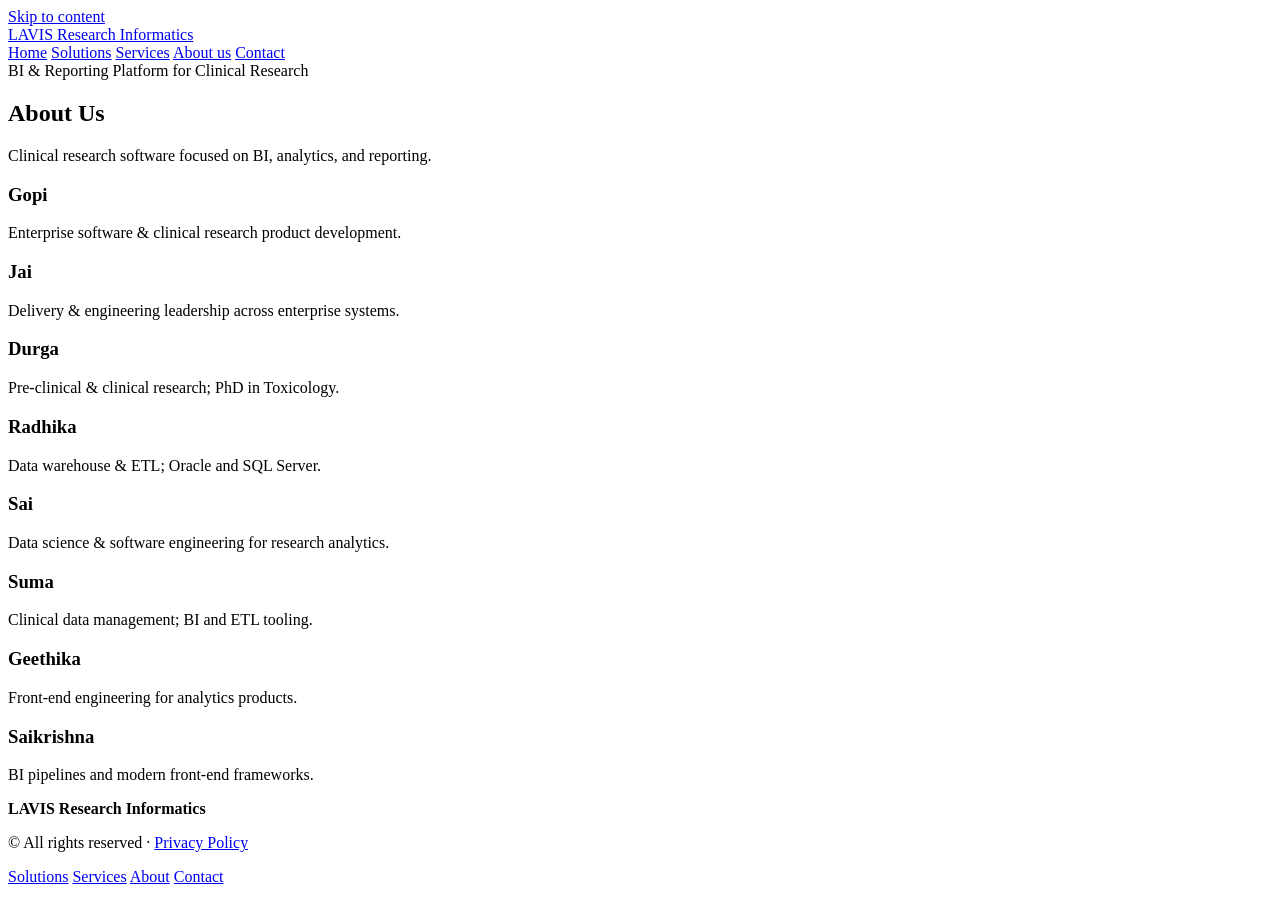
==== about.html @ 5040efac "Add files via upload" ====
<!DOCTYPE html>
<html lang="en">
<head>
  <meta charset="utf-8" />
  <meta name="viewport" content="width=device-width, initial-scale=1" />
  <title>LAVIS — About (Contrast Fix)</title>
  <meta name="description" content="LAVIS Research Informatics — BI & Reporting Platform for Clinical Research" />
  <link rel="stylesheet" href="/styles.css" />
</head>
<body>
<a class="skip-link" href="#main">Skip to content</a>
<header class="site-header alt-teal">
  <div class="container nav">
    <a class="brand" href="/index.html">
      <!--<img src="/assets/lavis-logo.svg" alt="LAVIS logo" width="34" height="34"/>-->
      <span class="brand-text">LAVIS Research Informatics</span>
    </a>
    <nav class="menu" aria-label="Primary">
      <a href="/index.html">Home</a>
      <a href="/research.html">Solutions</a>
      <a href="/services.html">Services</a>
      <a href="/about.html">About us</a>
      <a class="btn btn--sm" href="/contacts.html">Contact</a>
    </nav>
  </div>
  <div class="strapline">BI & Reporting <span>Platform for Clinical Research</span></div>
</header>
<main id="main">

<section class="section page-hero teal"><div class="container"><h1>About Us</h1><p>Clinical research software focused on BI, analytics, and reporting.</p></div></section>
<section class="section emphasis alt">
  <div class="container team-grid">
    <article class="card solid"><h3>Gopi</h3><p>Enterprise software & clinical research product development.</p></article>
    <article class="card solid"><h3>Jai</h3><p>Delivery & engineering leadership across enterprise systems.</p></article>
    <article class="card solid"><h3>Durga</h3><p>Pre‑clinical & clinical research; PhD in Toxicology.</p></article>
    <article class="card solid"><h3>Radhika</h3><p>Data warehouse & ETL; Oracle and SQL Server.</p></article>
    <article class="card solid"><h3>Sai</h3><p>Data science & software engineering for research analytics.</p></article>
    <article class="card solid"><h3>Suma</h3><p>Clinical data management; BI and ETL tooling.</p></article>
    <article class="card solid"><h3>Geethika</h3><p>Front‑end engineering for analytics products.</p></article>
    <article class="card solid"><h3>Saikrishna</h3><p>BI pipelines and modern front‑end frameworks.</p></article>
  </div>
</section>

</main>
<footer class="site-footer">
  <div class="container footer-grid">
    <div>
      <strong>LAVIS Research Informatics</strong>
      <p class="muted">© <span id="year"></span> All rights reserved · <a href="/privacy.html">Privacy Policy</a></p>
    </div>
    <nav aria-label="Footer">
      <a href="/research.html">Solutions</a>
      <a href="/services.html">Services</a>
      <a href="/about.html">About</a>
      <a href="/contacts.html">Contact</a>
    </nav>
  </div>
</footer>
<script src="/script.js"></script>
</body>
</html>
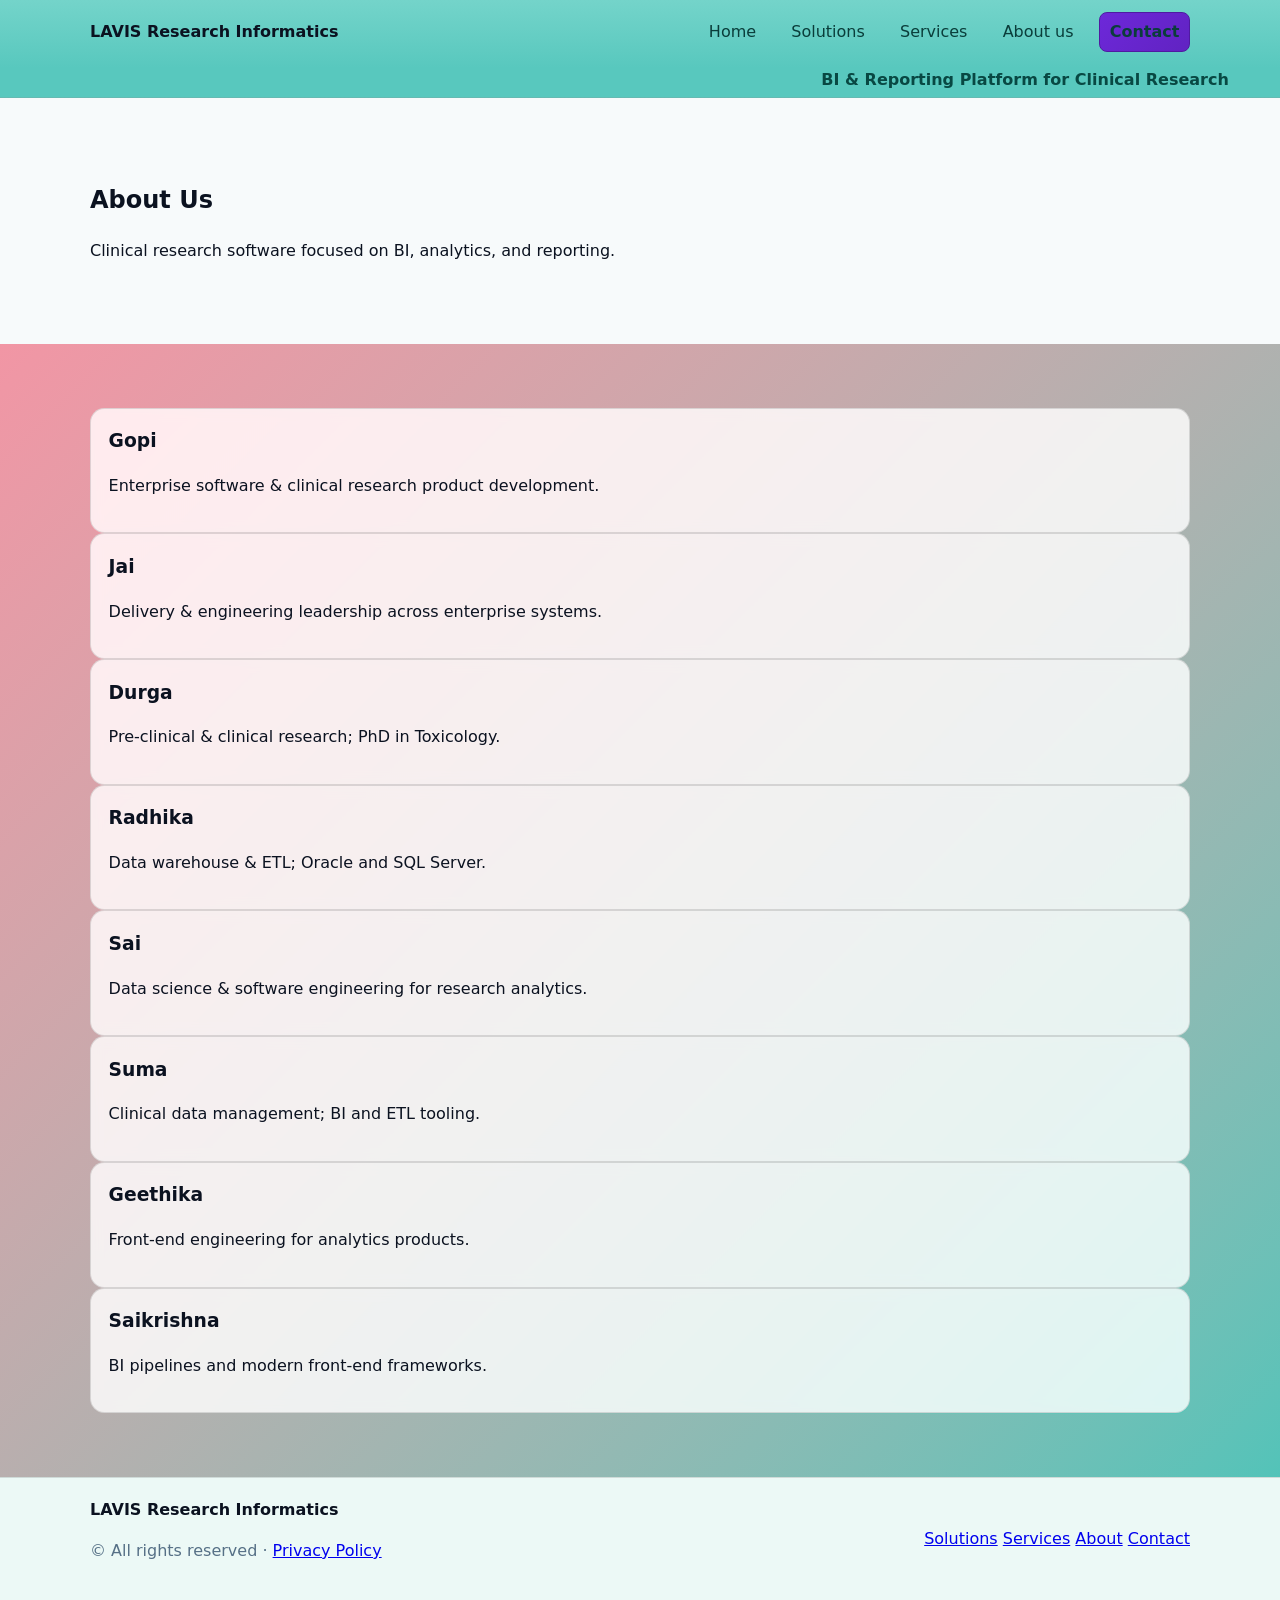
==== commit 87b4ae55: "Update about.html" ====
--- a/about.html
+++ b/about.html
@@ -11,16 +11,16 @@
 <a class="skip-link" href="#main">Skip to content</a>
 <header class="site-header alt-teal">
   <div class="container nav">
-    <a class="brand" href="/index.html">
-      <!--<img src="/assets/lavis-logo.svg" alt="LAVIS logo" width="34" height="34"/>-->
+    <a class="brand" href="index.html">
+      <!--<img src="lavis-logo.svg" alt="LAVIS logo" width="34" height="34"/>-->
       <span class="brand-text">LAVIS Research Informatics</span>
     </a>
     <nav class="menu" aria-label="Primary">
-      <a href="/index.html">Home</a>
-      <a href="/research.html">Solutions</a>
-      <a href="/services.html">Services</a>
-      <a href="/about.html">About us</a>
-      <a class="btn btn--sm" href="/contacts.html">Contact</a>
+      <a href="index.html">Home</a>
+      <a href="research.html">Solutions</a>
+      <a href="services.html">Services</a>
+      <a href="about.html">About us</a>
+      <a class="btn btn--sm" href="contacts.html">Contact</a>
     </nav>
   </div>
   <div class="strapline">BI & Reporting <span>Platform for Clinical Research</span></div>
@@ -49,13 +49,13 @@
       <p class="muted">© <span id="year"></span> All rights reserved · <a href="/privacy.html">Privacy Policy</a></p>
     </div>
     <nav aria-label="Footer">
-      <a href="/research.html">Solutions</a>
-      <a href="/services.html">Services</a>
-      <a href="/about.html">About</a>
-      <a href="/contacts.html">Contact</a>
+      <a href="research.html">Solutions</a>
+      <a href="services.html">Services</a>
+      <a href="about.html">About</a>
+      <a href="contacts.html">Contact</a>
     </nav>
   </div>
 </footer>
 <script src="/script.js"></script>
 </body>
-</html>+</html>
--- a/styles.css
+++ b/styles.css
@@ -0,0 +1,79 @@
+
+:root{
+  --bg:#f7fafb; --text:#0b1220; --muted:#567086; --panel:#ffffff; --border:rgba(0,0,0,.12);
+  --accent:#6d28d9; --accent-2:#06b6d4; /* purple & cyan */
+  --teal:#45c0b5; --pink:#f090a0; /* teal/pink overlay */
+}
+@media (prefers-color-scheme: dark){
+  :root{ --bg:#0b0e14; --text:#e6eaf2; --muted:#a6b0c3; --panel:#121826; --border:rgba(255,255,255,.18); }
+}
+*{box-sizing:border-box}html,body{height:100%}body{margin:0;font-family:Inter,system-ui,-apple-system,Segoe UI,Roboto,Helvetica,Arial;line-height:1.55;color:var(--text);background:var(--bg)}
+.container{width:min(1100px,92%);margin-inline:auto}
+.section{padding:4rem 0}
+.section-header{text-align:center;margin-bottom:1.5rem}
+.kicker{color:var(--muted);text-transform:uppercase;letter-spacing:.08em;font-weight:700}
+
+/* Header */
+.site-header{position:sticky;top:0;z-index:40;border-bottom:1px solid var(--border);background:#e8fbf7}
+.site-header.alt-teal{background:linear-gradient(180deg, #74d4ca 0%, #58c8be 70%)}
+.strapline{color:#003b36;font-weight:700;text-align:right;padding:.25rem 4%;opacity:.9}
+.nav{display:flex;align-items:center;justify-content:space-between;min-height:64px}
+.brand{display:inline-flex;align-items:center;gap:.5rem;color:inherit;text-decoration:none;font-weight:800}
+.menu{display:flex;gap:1rem;align-items:center}
+.menu a{color:#0a3d3a;text-decoration:none;padding:.4rem .6rem;border-radius:.5rem}
+.menu a:hover{background:rgba(255,255,255,.5)}
+
+/* Hero */
+.hero{position:relative}
+.hero-teal{background:linear-gradient(135deg, rgba(69,192,181,0.98), rgba(240,144,160,0.98));color:#082a29}
+.hero .grid-2{display:grid;grid-template-columns:1.1fr .9fr;gap:2rem;align-items:center}
+.hero h1{font-size:clamp(1.8rem,1.2rem+2.4vw,3rem);line-height:1.1;margin:.2rem 0 1rem}
+.glass{background:rgba(255,255,255,.3);border:1px solid rgba(0,0,0,.15);border-radius:1rem;overflow:hidden;box-shadow:0 10px 30px rgba(0,0,0,.15)}
+.glass.strong{background:rgba(255,255,255,.55)}
+
+/* Emphasis sections with guaranteed contrast */
+.emphasis{background:linear-gradient(135deg, color-mix(in oklab, var(--teal), white 10%), color-mix(in oklab, var(--pink), white 10%));}
+.emphasis.alt{background:linear-gradient(135deg, color-mix(in oklab, var(--pink), white 5%), color-mix(in oklab, var(--teal), white 5%));}
+
+/* Cards */
+.cards{display:grid;gap:1rem}
+.cards.three{grid-template-columns:repeat(3,1fr)}
+.cards.four{grid-template-columns:repeat(4,1fr)}
+.card{padding:1.1rem;border-radius:.9rem;border:1px solid var(--border);}
+.card.solid{background:#ffffffd0;backdrop-filter:saturate(140%) blur(6px);color:#0b1220;border-color:rgba(0,0,0,.12)}
+.card.solid h3{margin-top:0}
+
+/* Lists */
+.bullets{padding-left:1.1rem}
+
+/* Contact */
+.contact.wide input, .contact.wide textarea{border:0;border-bottom:2px solid rgba(0,0,0,.18);background:transparent;color:inherit}
+.contact.wide input:focus,.contact.wide textarea:focus{outline:none;border-color:#58c8be}
+.grid-3{display:grid;grid-template-columns:repeat(3,1fr);gap:1rem}
+.grid-2{display:grid;grid-template-columns:repeat(2,1fr);gap:2rem}
+.info-blocks h3{margin:.4rem 0}
+
+/* Buttons */
+.btn{--bg:#6d28d9;display:inline-flex;align-items:center;gap:.4rem;padding:.7rem 1rem;border-radius:.8rem;background:linear-gradient(135deg,var(--bg),color-mix(in oklab,var(--bg),black 8%));color:#fff;text-decoration:none;font-weight:700;border:1px solid color-mix(in oklab,var(--bg),black 20%)}
+.btn.on-teal{color:#08312f;border-color:rgba(0,0,0,.2)}
+.btn--ghost{--bg:transparent;background:transparent;border:1px solid currentColor;color:inherit}
+.btn--sm{padding:.5rem .75rem}
+
+/* Footer */
+.site-footer{border-top:1px solid var(--border);background:#ecf9f6}
+.footer-grid{display:flex;align-items:center;justify-content:space-between;gap:1rem;padding:1.25rem 0}
+.muted{color:var(--muted)}
+
+/* Devices */
+.device img{width:100%;border-radius:.6rem;border:1px solid var(--border);box-shadow:0 6px 20px rgba(0,0,0,.15)}
+
+/* Utility */
+.skip-link{position:absolute;left:-9999px}
+.skip-link:focus{left:1rem;top:1rem;background:#fff;padding:.5rem .75rem;border-radius:.5rem}
+
+@media (max-width:980px){
+  .cards.three{grid-template-columns:1fr}
+  .cards.four{grid-template-columns:repeat(2,1fr)}
+  .hero .grid-2{grid-template-columns:1fr}
+  .grid-3{grid-template-columns:1fr}
+}
